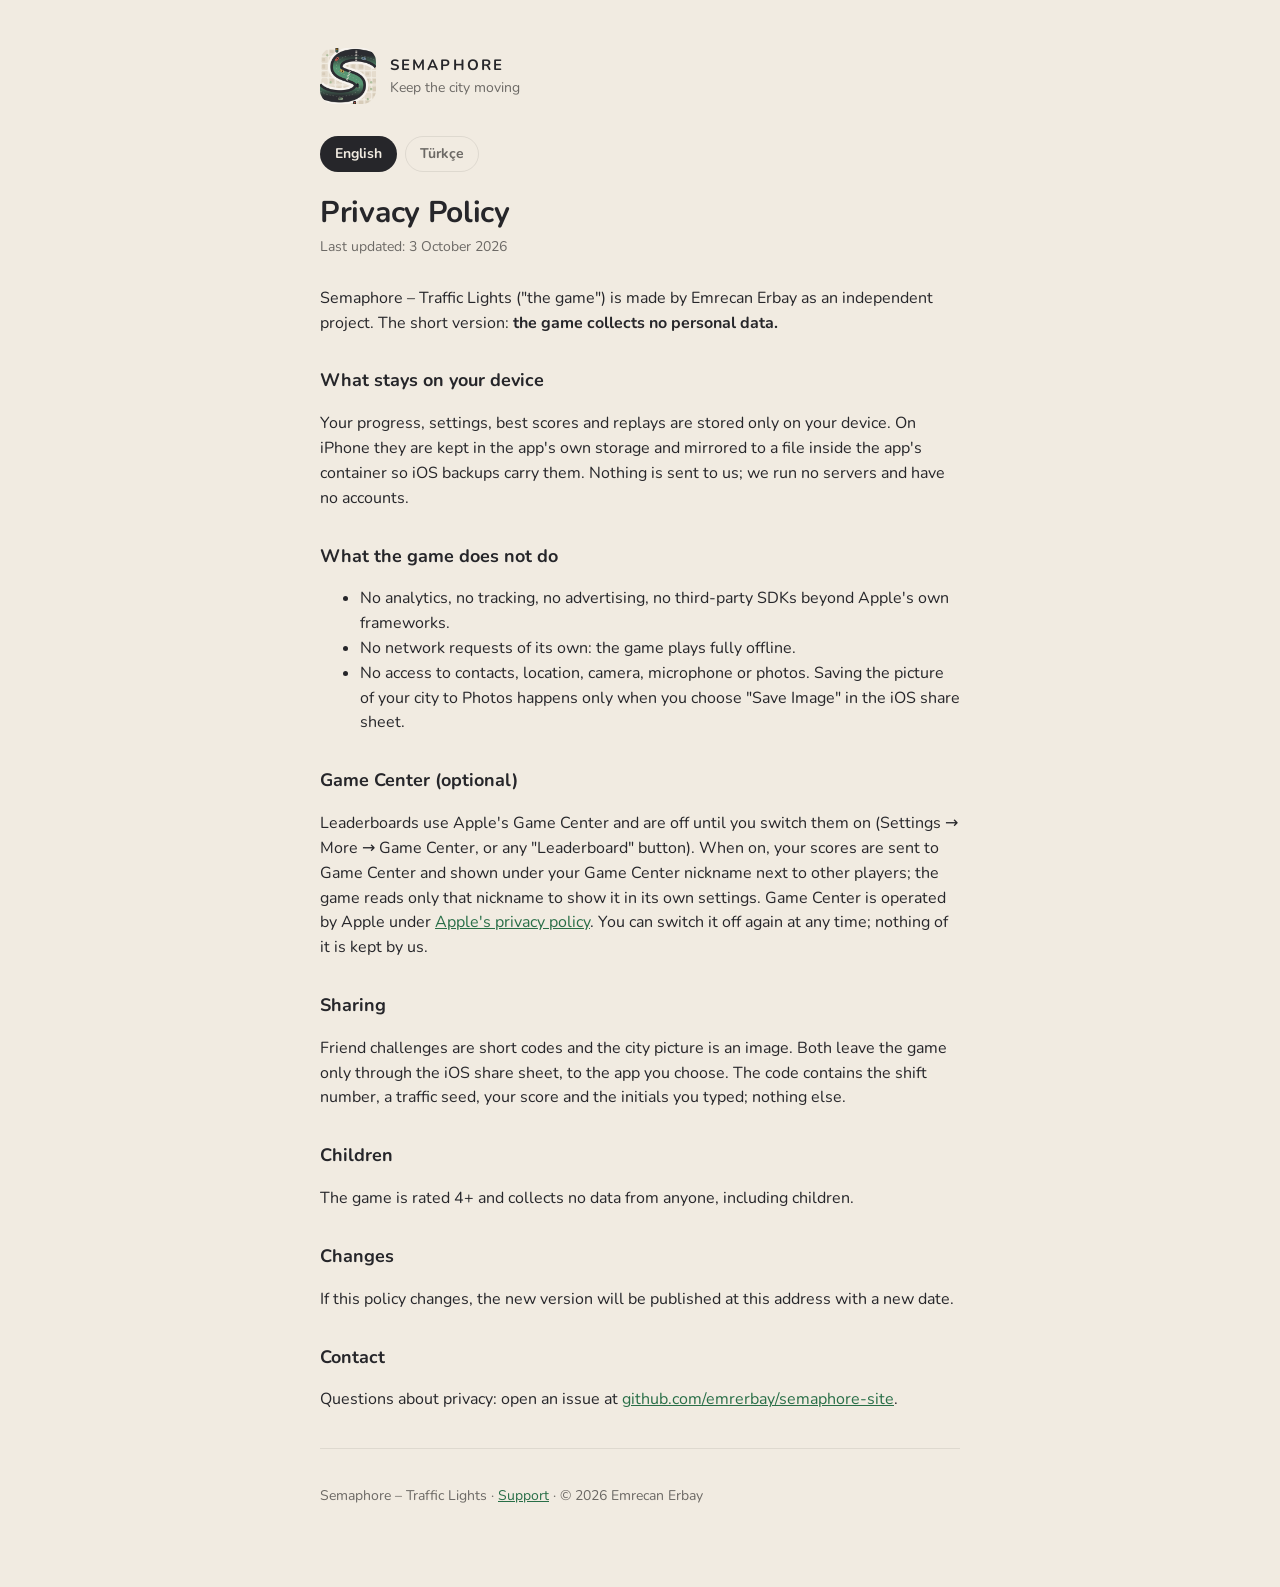
==== privacy/index.html @ c65febdc "Semaphore site: privacy policy and support pages (EN/TR) Co-Authored-By: Claude Fable 5.1 <noreply@a" ====
<!doctype html>
<html lang="en">
<head>
<meta charset="utf-8">
<meta name="viewport" content="width=device-width, initial-scale=1">
<title>Semaphore – Privacy Policy</title>
<link rel="icon" href="../icon.png">
<link rel="preconnect" href="https://fonts.googleapis.com">
<link href="https://fonts.googleapis.com/css2?family=Nunito:wght@400;700&display=swap" rel="stylesheet">
<link rel="stylesheet" href="../style.css">
</head>
<body>
<main>
<header><img src="../icon.png" alt=""><div><div class="wordmark">SEMAPHORE</div><div class="tag">Keep the city moving</div></div></header>
<nav class="lang"><a href="#" data-lang="en">English</a><a href="#" data-lang="tr">Türkçe</a></nav>

<section lang="en">
<h1>Privacy Policy</h1>
<p class="updated">Last updated: 3 October 2026</p>
<p>Semaphore – Traffic Lights ("the game") is made by Emrecan Erbay as an independent project. The short version: <strong>the game collects no personal data.</strong></p>

<h2>What stays on your device</h2>
<p>Your progress, settings, best scores and replays are stored only on your device. On iPhone they are kept in the app's own storage and mirrored to a file inside the app's container so iOS backups carry them. Nothing is sent to us; we run no servers and have no accounts.</p>

<h2>What the game does not do</h2>
<ul>
<li>No analytics, no tracking, no advertising, no third-party SDKs beyond Apple's own frameworks.</li>
<li>No network requests of its own: the game plays fully offline.</li>
<li>No access to contacts, location, camera, microphone or photos. Saving the picture of your city to Photos happens only when you choose "Save Image" in the iOS share sheet.</li>
</ul>

<h2>Game Center (optional)</h2>
<p>Leaderboards use Apple's Game Center and are off until you switch them on (Settings → More → Game Center, or any "Leaderboard" button). When on, your scores are sent to Game Center and shown under your Game Center nickname next to other players; the game reads only that nickname to show it in its own settings. Game Center is operated by Apple under <a href="https://www.apple.com/legal/privacy/">Apple's privacy policy</a>. You can switch it off again at any time; nothing of it is kept by us.</p>

<h2>Sharing</h2>
<p>Friend challenges are short codes and the city picture is an image. Both leave the game only through the iOS share sheet, to the app you choose. The code contains the shift number, a traffic seed, your score and the initials you typed; nothing else.</p>

<h2>Children</h2>
<p>The game is rated 4+ and collects no data from anyone, including children.</p>

<h2>Changes</h2>
<p>If this policy changes, the new version will be published at this address with a new date.</p>

<h2>Contact</h2>
<p>Questions about privacy: open an issue at <a href="https://github.com/emrerbay/semaphore-site/issues">github.com/emrerbay/semaphore-site</a>.</p>
</section>

<section lang="tr">
<h1>Gizlilik Politikası</h1>
<p class="updated">Son güncelleme: 3 Ekim 2026</p>
<p>Semaphore – Traffic Lights ("oyun"), Emrecan Erbay tarafından bağımsız bir proje olarak geliştirilmiştir. Kısa hâli: <strong>oyun hiçbir kişisel veri toplamaz.</strong></p>

<h2>Cihazında kalanlar</h2>
<p>İlerlemen, ayarların, en iyi puanların ve tekrarların yalnızca cihazında saklanır. iPhone'da bunlar uygulamanın kendi depolama alanında tutulur ve iOS yedeklerine girmesi için uygulama klasöründeki bir dosyaya kopyalanır. Bize hiçbir şey gönderilmez; sunucumuz da hesabımız da yok.</p>

<h2>Oyunun yapmadıkları</h2>
<ul>
<li>Analitik, takip, reklam yok; Apple'ın kendi çerçeveleri dışında üçüncü taraf SDK yok.</li>
<li>Oyun kendi başına hiçbir ağ isteği yapmaz; tamamen çevrimdışı oynanır.</li>
<li>Kişilere, konuma, kameraya, mikrofona veya fotoğraflara erişmez. Şehrinin resmini Fotoğraflar'a kaydetmek yalnızca iOS paylaşım menüsünde "Görüntüyü Kaydet"i seçtiğinde olur.</li>
</ul>

<h2>Game Center (isteğe bağlı)</h2>
<p>Sıralama tabloları Apple'ın Game Center'ını kullanır ve sen açana kadar kapalıdır (Ayarlar → Daha fazla → Game Center ya da herhangi bir "Sıralama" düğmesi). Açıkken puanların Game Center'a gönderilir ve Game Center takma adınla diğer oyuncuların yanında gösterilir; oyun yalnızca bu takma adı kendi ayarlarında göstermek için okur. Game Center, <a href="https://www.apple.com/tr/legal/privacy/">Apple'ın gizlilik politikası</a> kapsamında Apple tarafından işletilir. İstediğin zaman kapatabilirsin; bize ait hiçbir kayıt kalmaz.</p>

<h2>Paylaşım</h2>
<p>Arkadaş meydan okumaları kısa kodlardır, şehir kartı bir görseldir. İkisi de oyundan yalnızca iOS paylaşım menüsü üzerinden, senin seçtiğin uygulamaya gider. Kod; vardiya numarasını, trafik tohumunu, puanını ve yazdığın baş harfleri içerir, başka hiçbir şey içermez.</p>

<h2>Çocuklar</h2>
<p>Oyun 4+ derecelidir ve çocuklar dâhil kimseden veri toplamaz.</p>

<h2>Değişiklikler</h2>
<p>Bu politika değişirse yeni sürümü yeni tarihiyle bu adreste yayımlanır.</p>

<h2>İletişim</h2>
<p>Gizlilikle ilgili sorular için: <a href="https://github.com/emrerbay/semaphore-site/issues">github.com/emrerbay/semaphore-site</a> adresinde bir konu aç.</p>
</section>

<hr>
<footer>Semaphore – Traffic Lights · <a href="../support/">Support</a> · © 2026 Emrecan Erbay</footer>
</main>
<script src="../lang.js"></script>
</body>
</html>
---- style.css ----
:root { --bg: #f1ebe1; --ink: #26262a; --soft: #6c6965; --line: rgba(0,0,0,.08); --green: #286e47; }
@media (prefers-color-scheme: dark) { :root { --bg: #20222a; --ink: #ece7dd; --soft: #a5a199; --line: rgba(255,255,255,.1); --green: #86cfa1; } }
* { box-sizing: border-box; }
body { margin: 0; background: var(--bg); color: var(--ink); font: 16px/1.55 'Nunito', system-ui, -apple-system, 'Helvetica Neue', Arial, sans-serif; -webkit-font-smoothing: antialiased; }
main { max-width: 680px; margin: 0 auto; padding: 48px 20px 80px; }
header { display: flex; align-items: center; gap: 14px; margin-bottom: 32px; }
header img { width: 56px; height: 56px; border-radius: 14px; }
header .wordmark { font-weight: 700; letter-spacing: .14em; font-size: 15px; }
header .tag { color: var(--soft); font-size: 14px; }
h1 { font-size: 30px; line-height: 1.15; margin: 0 0 6px; letter-spacing: -.01em; }
.updated { color: var(--soft); font-size: 14px; margin: 0 0 28px; }
h2 { font-size: 18px; margin: 32px 0 8px; }
p, li { color: var(--ink); }
.soft { color: var(--soft); }
.lang { display: flex; gap: 8px; margin-bottom: 24px; }
.lang a { color: var(--soft); text-decoration: none; padding: 6px 14px; border-radius: 999px; border: 1px solid var(--line); font-weight: 700; font-size: 14px; }
.lang a.on { background: var(--ink); color: var(--bg); border-color: transparent; }
section[lang] { display: none; }
section[lang].on { display: block; }
a { color: var(--green); }
hr { border: 0; border-top: 1px solid var(--line); margin: 36px 0; }
footer { color: var(--soft); font-size: 14px; }
code { background: rgba(127,127,127,.12); padding: 1px 6px; border-radius: 6px; }
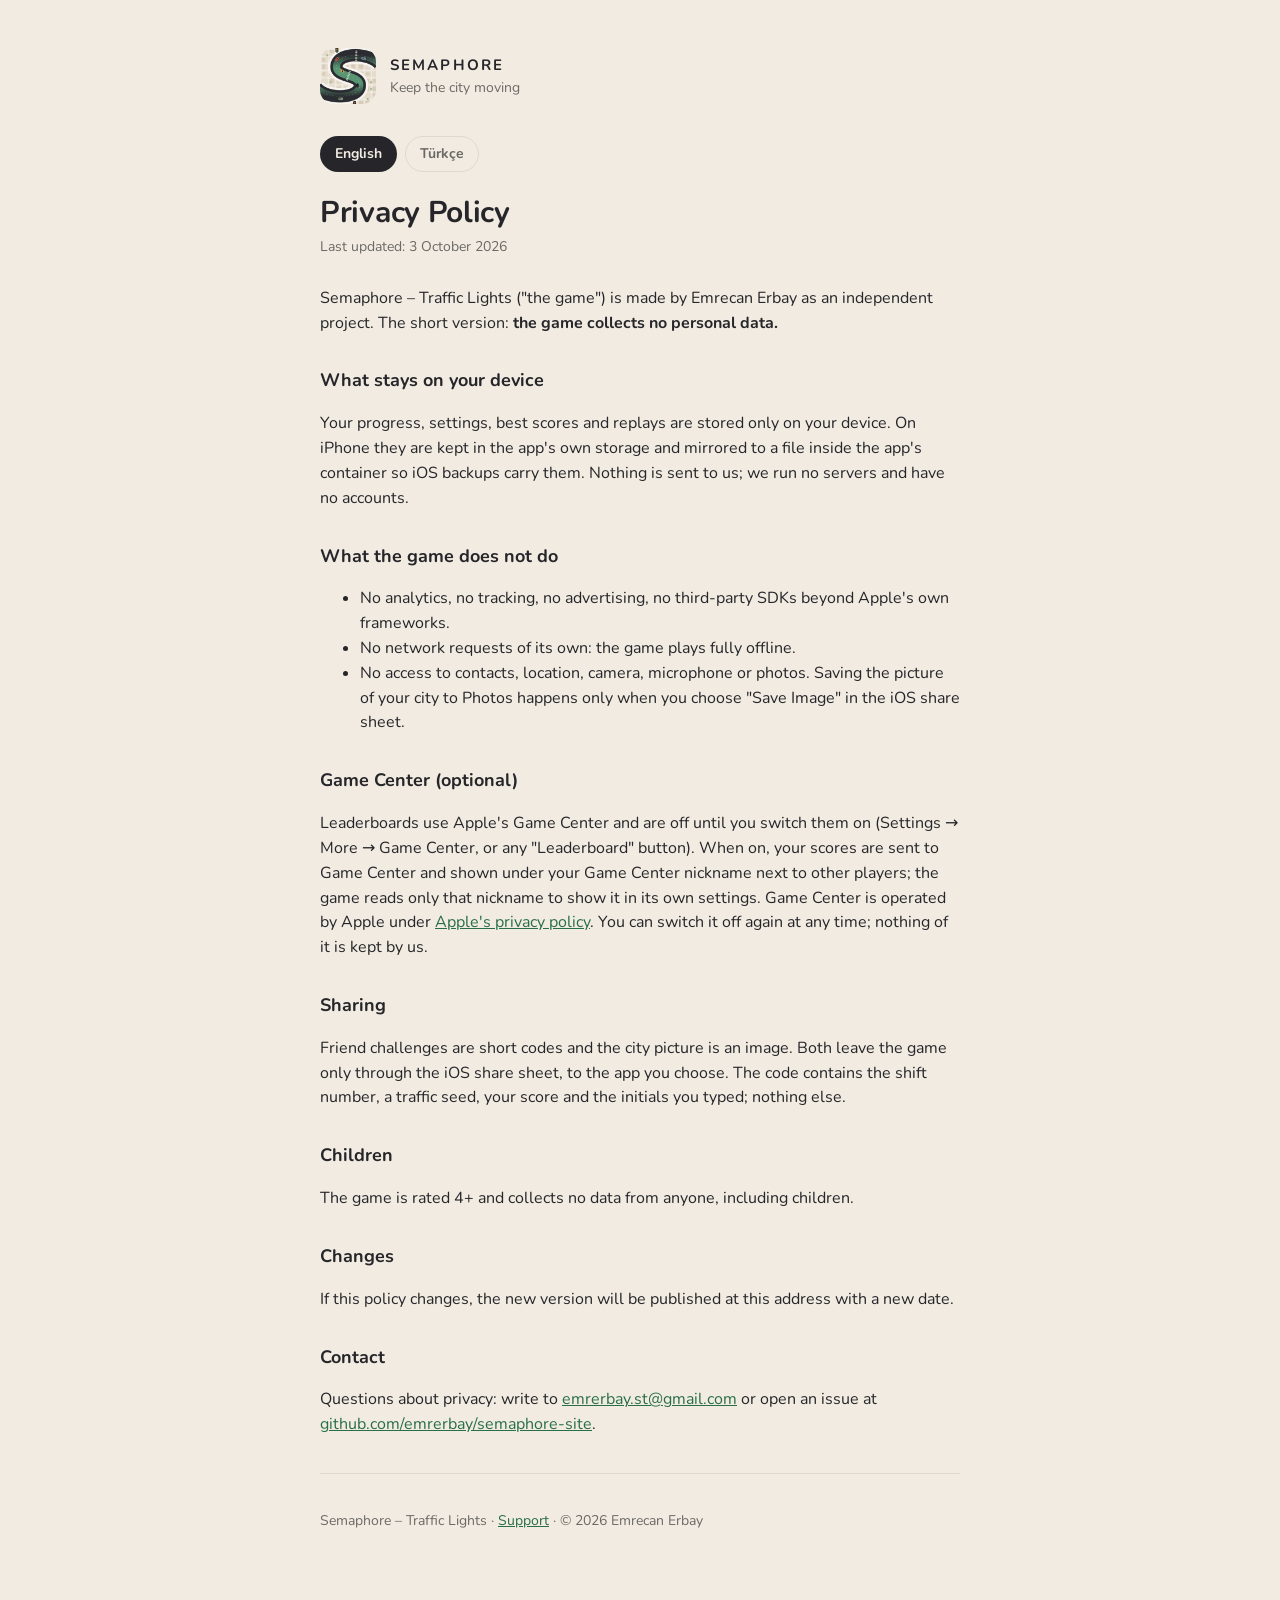
==== commit 11e17336: "Contact e-mail on the support and privacy pages Co-Authored-By: Claude Fable 5.1 <noreply@anthropic." ====
--- a/privacy/index.html
+++ b/privacy/index.html
@@ -42,7 +42,7 @@
 <p>If this policy changes, the new version will be published at this address with a new date.</p>
 
 <h2>Contact</h2>
-<p>Questions about privacy: open an issue at <a href="https://github.com/emrerbay/semaphore-site/issues">github.com/emrerbay/semaphore-site</a>.</p>
+<p>Questions about privacy: write to <a href="mailto:emrerbay.st@gmail.com">emrerbay.st@gmail.com</a> or open an issue at <a href="https://github.com/emrerbay/semaphore-site/issues">github.com/emrerbay/semaphore-site</a>.</p>
 </section>
 
 <section lang="tr">
@@ -73,7 +73,7 @@
 <p>Bu politika değişirse yeni sürümü yeni tarihiyle bu adreste yayımlanır.</p>
 
 <h2>İletişim</h2>
-<p>Gizlilikle ilgili sorular için: <a href="https://github.com/emrerbay/semaphore-site/issues">github.com/emrerbay/semaphore-site</a> adresinde bir konu aç.</p>
+<p>Gizlilikle ilgili sorular için <a href="mailto:emrerbay.st@gmail.com">emrerbay.st@gmail.com</a> adresine yaz ya da <a href="https://github.com/emrerbay/semaphore-site/issues">github.com/emrerbay/semaphore-site</a> adresinde bir konu aç.</p>
 </section>
 
 <hr>
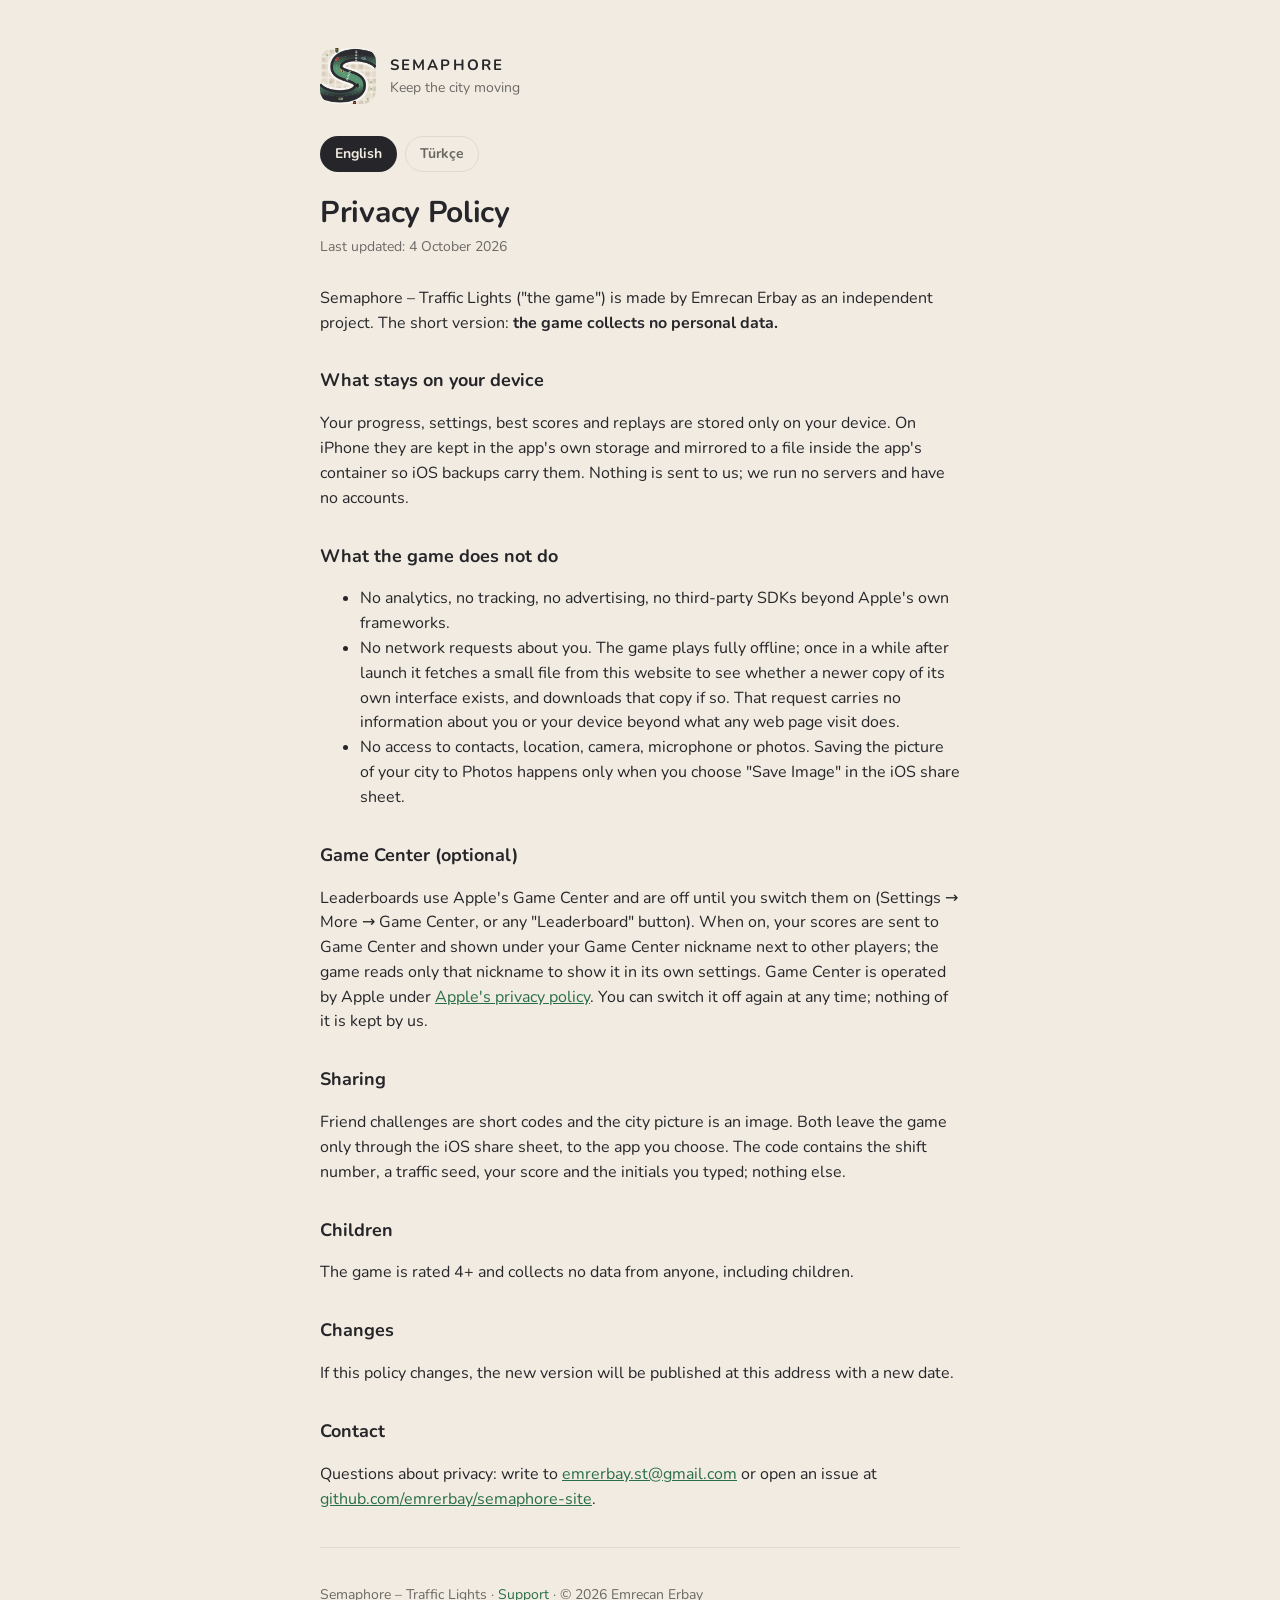
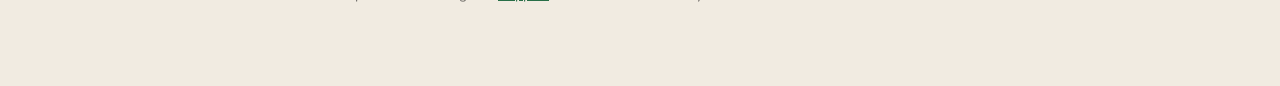
==== commit d3276c31: "Privacy policy: the update check" ====
--- a/privacy/index.html
+++ b/privacy/index.html
@@ -16,7 +16,7 @@
 
 <section lang="en">
 <h1>Privacy Policy</h1>
-<p class="updated">Last updated: 3 October 2026</p>
+<p class="updated">Last updated: 4 October 2026</p>
 <p>Semaphore – Traffic Lights ("the game") is made by Emrecan Erbay as an independent project. The short version: <strong>the game collects no personal data.</strong></p>
 
 <h2>What stays on your device</h2>
@@ -25,7 +25,7 @@
 <h2>What the game does not do</h2>
 <ul>
 <li>No analytics, no tracking, no advertising, no third-party SDKs beyond Apple's own frameworks.</li>
-<li>No network requests of its own: the game plays fully offline.</li>
+<li>No network requests about you. The game plays fully offline; once in a while after launch it fetches a small file from this website to see whether a newer copy of its own interface exists, and downloads that copy if so. That request carries no information about you or your device beyond what any web page visit does.</li>
 <li>No access to contacts, location, camera, microphone or photos. Saving the picture of your city to Photos happens only when you choose "Save Image" in the iOS share sheet.</li>
 </ul>
 
@@ -47,7 +47,7 @@
 
 <section lang="tr">
 <h1>Gizlilik Politikası</h1>
-<p class="updated">Son güncelleme: 3 Ekim 2026</p>
+<p class="updated">Son güncelleme: 4 Ekim 2026</p>
 <p>Semaphore – Traffic Lights ("oyun"), Emrecan Erbay tarafından bağımsız bir proje olarak geliştirilmiştir. Kısa hâli: <strong>oyun hiçbir kişisel veri toplamaz.</strong></p>
 
 <h2>Cihazında kalanlar</h2>
@@ -56,7 +56,7 @@
 <h2>Oyunun yapmadıkları</h2>
 <ul>
 <li>Analitik, takip, reklam yok; Apple'ın kendi çerçeveleri dışında üçüncü taraf SDK yok.</li>
-<li>Oyun kendi başına hiçbir ağ isteği yapmaz; tamamen çevrimdışı oynanır.</li>
+<li>Seninle ilgili hiçbir ağ isteği yapılmaz. Oyun tamamen çevrimdışı oynanır; açılıştan bir süre sonra arayüzünün daha yeni bir kopyası var mı diye bu siteden küçük bir dosya okur ve varsa o kopyayı indirir. Bu istek, herhangi bir web sayfası ziyaretinden fazla hiçbir bilgi taşımaz.</li>
 <li>Kişilere, konuma, kameraya, mikrofona veya fotoğraflara erişmez. Şehrinin resmini Fotoğraflar'a kaydetmek yalnızca iOS paylaşım menüsünde "Görüntüyü Kaydet"i seçtiğinde olur.</li>
 </ul>
 
